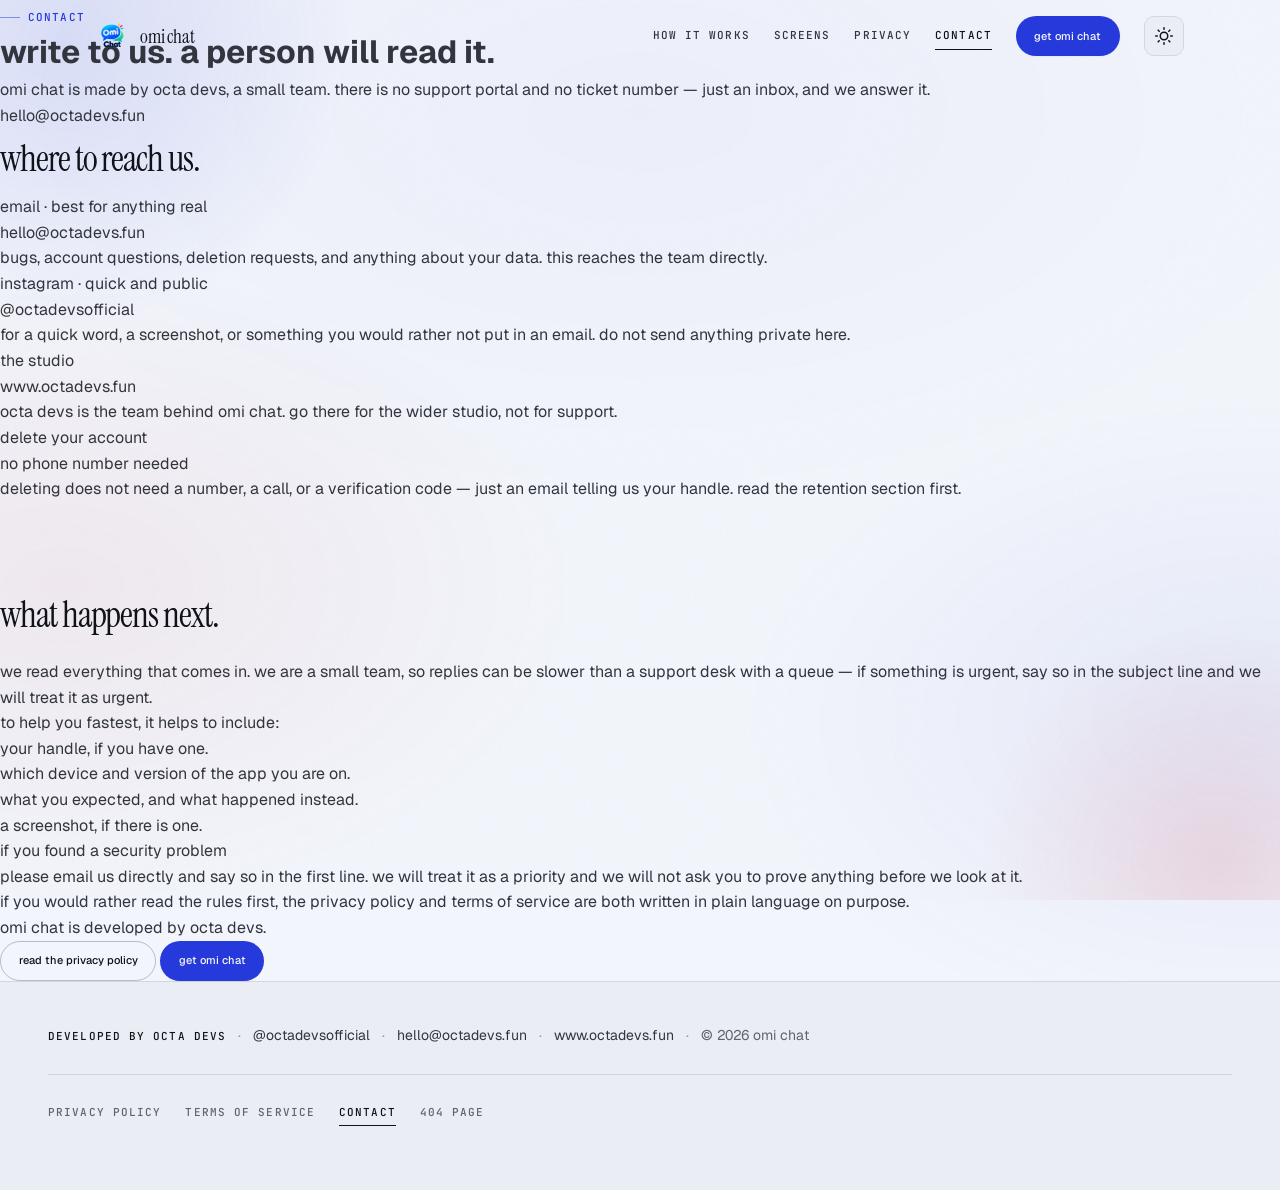
==== contact/index.html @ 82b9970a "Rebrand to Omi Chat with new logo asset" ====
<!DOCTYPE html>
<html lang="en" class="no-js">
<head>
  <meta charset="UTF-8" />
  <meta name="viewport" content="width=device-width, initial-scale=1, viewport-fit=cover" />
  <title>Contact — Omi Chat</title>
  <meta name="description" content="Reach Omi Chat by email, Instagram, or through OCTA DEVS." />
  <meta name="theme-color" content="#f7f7f9" />
  <meta name="robots" content="noindex" />
  <link rel="icon" type="image/svg+xml" href="data:image/svg+xml,%3Csvg xmlns='http://www.w3.org/2000/svg' viewBox='0 0 32 32'%3E%3Ccircle cx='16' cy='16' r='16' fill='%232D2D4A'/%3E%3Ctext x='50%25' y='55%25' dominant-baseline='middle' text-anchor='middle' font-family='system-ui, sans-serif' font-weight='700' font-size='15' fill='white'%3Eomi%3C/text%3E%3C/svg%3E" />
  <link rel="icon" type="image/png" href="../omi-mark.png" sizes="32x32" />
  <link rel="apple-touch-icon" href="../omi-mark.png" />
  <link rel="manifest" href="data:application/json,%7B%22name%22%3A%22Omi Chat%22%2C%22short_name%22%3A%22Omi Chat%22%2C%22icons%22%3A%5B%7B%22src%22%3A%22omi-mark.png%22%2C%22sizes%22%3A%22192x192%22%2C%22type%22%3A%22image/png%22%7D%5D%7D" />
  <link rel="preconnect" href="https://fonts.googleapis.com" />
  <link rel="preconnect" href="https://fonts.gstatic.com" crossorigin />
  <link href="https://fonts.googleapis.com/css2?family=Instrument+Serif:ital@0;1&family=Geist:wght@400;500;600&family=JetBrains+Mono:wght@400;500&display=swap" rel="stylesheet" />
  <link rel="stylesheet" href="../styles.css" />
  <link rel="stylesheet" href="../pages.css" />
</head>
<body>
  <!-- Animated backgrounds -->
  <div class="bg-aurora" aria-hidden="true"></div>
  <div class="bg-orbs" aria-hidden="true"></div>
  <div class="bg-noise" aria-hidden="true"></div>

  <a class="skip-link" href="#main">Skip to content</a>

  <header class="nav" id="nav">
    <div class="nav__inner">
      <a class="nav__brand" href="../index.html" aria-label="Omi Chat home">
        <img class="mark nav__mark" src="../omi-mark.png" alt="" width="32" height="32" />
        <span class="wordmark">Omi Chat</span>
      </a>

      <nav class="nav__links" aria-label="Primary">
        <a class="nav__link" href="../index.html#how">how it works</a>
        <a class="nav__link" href="../index.html#screens">screens</a>
        <a class="nav__link" href="../privacy.html">privacy</a>
        <a class="nav__link" href="../contact.html" aria-current="page">contact</a>
      </nav>

      <a class="btn btn--primary btn--sm" href="../index.html#get">get Omi Chat</a>

      <button class="btn btn--quiet btn--sm theme-toggle" id="themeToggle" type="button" aria-label="Switch to dark mode" title="Toggle theme">
        <svg class="theme-toggle__icon theme-toggle__icon--sun" width="18" height="18" viewBox="0 0 24 24" fill="none" stroke="currentColor" stroke-width="2" stroke-linecap="round" stroke-linejoin="round" aria-hidden="true"><circle cx="12" cy="12" r="5"/><path d="M12 1v2M12 21v2M4.22 4.22l1.42 1.42M18.36 18.36l1.42 1.42M1 12h2M21 12h2M4.22 19.78l1.42-1.42M18.36 5.64l1.42-1.42"/></svg>
        <svg class="theme-toggle__icon theme-toggle__icon--moon" width="18" height="18" viewBox="0 0 24 24" fill="none" stroke="currentColor" stroke-width="2" stroke-linecap="round" stroke-linejoin="round" aria-hidden="true"><path d="M21 12.79A9 9 0 1 1 11.21 3 7 7 0 0 0 21 12.79z"/></svg>
      </button>

      <button class="nav__toggle" id="navToggle" type="button" aria-expanded="false" aria-controls="sheet" aria-label="Open menu">
        <span class="nav__bars" aria-hidden="true"><i></i><i></i></span>
      </button>

      <span class="nav__progress" id="navProgress" aria-hidden="true"></span>
    </div>
  </header>

  <div class="sheet" id="sheet" hidden>
    <a class="sheet__link" href="../index.html#how">how it works</a>
    <a class="sheet__link" href="../index.html#screens">screens</a>
    <a class="sheet__link" href="../privacy.html">privacy</a>
    <a class="sheet__link" href="../terms.html">terms</a>
    <a class="sheet__link" href="../contact.html" aria-current="page">contact</a>
    <a class="btn btn--primary sheet__cta" href="../index.html#get">get Omi Chat</a>

    <button class="theme-toggle theme-toggle--sheet" id="themeToggleSheet" type="button" aria-label="Switch to dark mode" title="Toggle theme">
      <svg class="theme-toggle__icon theme-toggle__icon--sun" width="20" height="20" viewBox="0 0 24 24" fill="none" stroke="currentColor" stroke-width="2" stroke-linecap="round" stroke-linejoin="round" aria-hidden="true"><circle cx="12" cy="12" r="5"/><path d="M12 1v2M12 21v2M4.22 4.22l1.42 1.42M18.36 18.36l1.42 1.42M1 12h2M21 12h2M4.22 19.78l1.42-1.42M18.36 5.64l1.42-1.42"/></svg>
      <svg class="theme-toggle__icon theme-toggle__icon--moon" width="20" height="20" viewBox="0 0 24 24" fill="none" stroke="currentColor" stroke-width="2" stroke-linecap="round" stroke-linejoin="round" aria-hidden="true"><path d="M21 12.79A9 9 0 1 1 11.21 3 7 7 0 0 0 21 12.79z"/></svg>
      <span class="theme-toggle__label">Dark mode</span>
    </button>
  </div>

  <main id="main" class="page">
    <div class="page__inner">
      <div class="page-head">
        <p class="eyebrow">contact</p>
        <h1 class="page-title">write to us. a person will <em>read</em> it.</h1>
        <p class="page-lede">
          Omi Chat is made by octa devs, a small team. there is no support portal and
          no ticket number — just an inbox, and we answer it.
        </p>
        <p class="page-meta">hello@octadevs.fun</p>
      </div>

      <section aria-labelledby="channels-title">
        <h2 class="section__title reveal" id="channels-title" style="font-size: var(--text-sub);">where to reach us.</h2>

        <div class="channels">
          <article class="channel reveal" style="--i: 0">
            <p class="channel__label">email &middot; best for anything real</p>
            <a class="channel__value" href="mailto:hello@octadevs.fun">hello@octadevs.fun</a>
            <p class="channel__note">
              bugs, account questions, deletion requests, and anything about your
              data. this reaches the team directly.
            </p>
          </article>

          <article class="channel reveal" style="--i: 1">
            <p class="channel__label">instagram &middot; quick and public</p>
            <a class="channel__value" href="https://instagram.com/octadevsofficial" rel="noopener noreferrer">@octadevsofficial</a>
            <p class="channel__note">
              for a quick word, a screenshot, or something you would rather not put
              in an email. do not send anything private here.
            </p>
          </article>

          <article class="channel reveal" style="--i: 2">
            <p class="channel__label">the studio</p>
            <a class="channel__value" href="https://www.octadevs.fun" rel="noopener noreferrer">www.octadevs.fun</a>
            <p class="channel__note">
              octa devs is the team behind Omi Chat. go there for the wider studio,
              not for support.
            </p>
          </article>

          <article class="channel reveal" style="--i: 3">
            <p class="channel__label">delete your account</p>
            <span class="channel__value">no phone number needed</span>
            <p class="channel__note">
              deleting does not need a number, a call, or a verification code — just
              an email telling us your handle. read the
              <a href="../privacy.html#retention">retention section</a> first.
            </p>
          </article>
        </div>
      </section>

      <section aria-labelledby="expect-title" style="margin-top: var(--space-3xl);">
        <h2 class="section__title reveal" id="expect-title" style="font-size: var(--text-sub);">what happens next.</h2>

        <div class="prose" style="margin-top: var(--space-lg);">
          <p>
            we read everything that comes in. we are a small team, so replies can be
            slower than a support desk with a queue — if something is urgent, say so
            in the subject line and we will treat it as urgent.
          </p>
          <p>to help you fastest, it helps to include:</p>
          <ul>
            <li>your handle, if you have one.</li>
            <li>which device and version of the app you are on.</li>
            <li>what you expected, and what happened instead.</li>
            <li>a screenshot, if there is one.</li>
          </ul>

          <div class="note reveal">
            <p class="note__label">if you found a security problem</p>
            <p>
              please email us directly and say so in the first line. we will treat it
              as a priority and we will not ask you to prove anything before we look
              at it.
            </p>
          </div>

          <p>
            if you would rather read the rules first, the
            <a href="../privacy.html">privacy policy</a> and
            <a href="../terms.html">terms of service</a> are both written in plain
            language on purpose.
          </p>
        </div>
      </section>

      <div class="page-foot">
        <p class="page-foot__note">Omi Chat is developed by octa devs.</p>
        <a class="btn btn--quiet btn--sm" href="../privacy.html">read the privacy policy</a>
        <a class="btn btn--primary btn--sm" href="../index.html#get">get Omi Chat</a>
      </div>
    </div>
  </main>

  <footer class="foot">
    <div class="foot__inner">
      <p class="foot__line">
        <span class="foot__dev">developed by octa devs</span>
        <span class="foot__sep" aria-hidden="true">&middot;</span>
        <a class="foot__link" href="https://instagram.com/octadevsofficial" rel="noopener noreferrer">@octadevsofficial</a>
        <span class="foot__sep" aria-hidden="true">&middot;</span>
        <a class="foot__link" href="mailto:hello@octadevs.fun">hello@octadevs.fun</a>
        <span class="foot__sep" aria-hidden="true">&middot;</span>
        <a class="foot__link" href="https://www.octadevs.fun" rel="noopener noreferrer">www.octadevs.fun</a>
        <span class="foot__sep" aria-hidden="true">&middot;</span>
        <span>&copy; 2026 Omi Chat</span>
      </p>

      <nav class="foot__legal" aria-label="Legal">
        <a href="../privacy.html">privacy policy</a>
        <a href="../terms.html">terms of service</a>
        <a href="../contact.html" aria-current="page">contact</a>
        <a href="../404.html">404 page</a>
      </nav>
    </div>
  </footer>

  <script src="../main.js"></script>
</body>
</html>
---- styles.css ----
/* Hallmark · pre-emit critique: P5 H5 E4 S5 R5 V5
 * Hallmark · genre: atmospheric · macrostructure: Marquee Hero (centred-logo variant)
 * theme: Lumen · drop: day (Day Foundry — cool bone canvas, deep indigo refracts)
 * enrichment: apparatus · thread indicator (hand-built CSS, one per page) + centred brand mark
 * nav: N5 Floating pill → replaced by edge bar w/ link row (subpages require real links)
 * footer: Ft4 Inline single line + legal link row
 * Day Foundry physics: NO perpetual motion. apparatus reveals once, then rests.
 */

/* ═══ Tokens · Lumen Day Foundry ═══════════════════════════ */
/* Light theme (default) */
:root,
[data-theme="light"] {
  --color-paper:        oklch(97% 0.008 265);
  --color-paper-2:      oklch(94.5% 0.009 265);
  --color-paper-3:      oklch(91% 0.010 265);
  --color-rule:         oklch(87.5% 0.010 265);
  --color-rule-2:       oklch(79% 0.012 265);
  --color-ink:          oklch(18% 0.014 265);
  --color-ink-2:        oklch(33% 0.014 265);
  --color-muted:        oklch(50% 0.014 265);
  --color-accent:       oklch(46% 0.24 268);
  --color-accent-2:     oklch(55% 0.20 24);
  --color-accent-ink:   oklch(98% 0.004 265);
  --color-glow:         oklch(58% 0.22 268 / 0.28);
  --color-glow-2:       oklch(58% 0.22 268 / 0.12);
  --color-paper-emit:   oklch(46% 0.24 268 / 0.03);
  --color-emit-card:    oklch(46% 0.24 268 / 0.045);
  --color-emit-card-hi: oklch(46% 0.24 268 / 0.10);
  --color-sheen:        oklch(100% 0 0 / 0.55);
  --rule-blueprint:     oklch(18% 0.014 265 / 0.045);
  --color-focus:        oklch(46% 0.24 268);

  /* Semantic aliases for easier theming */
  --bg-primary:   var(--color-paper);
  --bg-secondary: var(--color-paper-2);
  --bg-tertiary:  var(--color-paper-3);
  --border-subtle: var(--color-rule);
  --border-strong: var(--color-rule-2);
  --text-primary: var(--color-ink);
  --text-secondary: var(--color-ink-2);
  --text-muted: var(--color-muted);
  --accent-primary: var(--color-accent);
  --accent-secondary: var(--color-accent-2);
}

/* Dark theme */
[data-theme="dark"] {
  --color-paper:        oklch(12% 0.008 265);
  --color-paper-2:      oklch(15% 0.009 265);
  --color-paper-3:      oklch(18% 0.010 265);
  --color-rule:         oklch(25% 0.010 265);
  --color-rule-2:       oklch(35% 0.012 265);
  --color-ink:          oklch(95% 0.004 265);
  --color-ink-2:        oklch(80% 0.010 265);
  --color-muted:        oklch(55% 0.014 265);
  --color-accent:       oklch(65% 0.22 268);
  --color-accent-2:     oklch(70% 0.18 24);
  --color-accent-ink:   oklch(12% 0.008 265);
  --color-glow:         oklch(65% 0.22 268 / 0.35);
  --color-glow-2:       oklch(65% 0.22 268 / 0.15);
  --color-paper-emit:   oklch(65% 0.22 268 / 0.05);
  --color-emit-card:    oklch(65% 0.22 268 / 0.07);
  --color-emit-card-hi: oklch(65% 0.22 268 / 0.14);
  --color-sheen:        oklch(100% 0 0 / 0.15);
  --rule-blueprint:     oklch(95% 0.004 265 / 0.04);
  --color-focus:        oklch(65% 0.22 268);

  --bg-primary:   var(--color-paper);
  --bg-secondary: var(--color-paper-2);
  --bg-tertiary:  var(--color-paper-3);
  --border-subtle: var(--color-rule);
  --border-strong: var(--color-rule-2);
  --text-primary: var(--color-ink);
  --text-secondary: var(--color-ink-2);
  --text-muted: var(--color-muted);
  --accent-primary: var(--color-accent);
  --accent-secondary: var(--color-accent-2);
}

/* Theme transition */
*,
*::before,
*::after {
  transition:
    background-color var(--dur-mid) var(--ease-out),
    border-color var(--dur-mid) var(--ease-out),
    color var(--dur-mid) var(--ease-out),
    box-shadow var(--dur-mid) var(--ease-out);
}

/* Disable transitions during theme switch to prevent flash */
[data-theme-transitioning] *,
[data-theme-transitioning] *::before,
[data-theme-transitioning] *::after {
  transition-duration: 0ms !important;
}

/* ═══ Shared tokens (not theme-specific) ════════════════════════ */
:root {
  --font-display: "Instrument Serif", "Tiempos Headline", ui-serif, Georgia, serif;
  --font-body:    "Geist", ui-sans-serif, system-ui, sans-serif;
  --font-mono:    "JetBrains Mono", ui-monospace, monospace;

  --text-xs:   0.6875rem;
  --text-sm:   0.875rem;
  --text-base: 1rem;
  --text-md:   1.1875rem;
  --text-lg:   1.5rem;
  --text-xl:   1.9375rem;
  --text-display: clamp(2.5rem, 5.4vw + 0.5rem, 4.75rem);
  --text-title:   clamp(2rem, 3.6vw + 0.4rem, 3.25rem);
  --text-sub:     clamp(1.5rem, 2.4vw + 0.3rem, 2.25rem);

  --space-3xs: 0.125rem;
  --space-2xs: 0.25rem;
  --space-xs:  0.5rem;
  --space-sm:  0.75rem;
  --space-md:  1rem;
  --space-lg:  1.5rem;
  --space-xl:  2.5rem;
  --space-2xl: 4rem;
  --space-3xl: 6rem;
  --space-4xl: 8rem;

  --page-max: 74rem;
  --page-gutter: clamp(1.25rem, 4.5vw, 3rem);
  --banner-height: 4.5rem;
  --radius-card: 16px;
  --radius-btn: 999px;
  --tracking-micro: 0.10em;

  --ease-out:    cubic-bezier(0.16, 1, 0.3, 1);
  --ease-soft:   cubic-bezier(0.32, 0.08, 0.24, 1);
  --dur-micro:   120ms;
  --dur-short:   220ms;
  --dur-mid:     420ms;
  --dur-long:    680ms;

  --z-base: 1;
  --z-raised: 10;
  --z-sheet: 200;
  --z-nav: 300;
  --z-skip: 500;

  --shadow-card: 0 1px 2px oklch(18% 0.014 265 / 0.04);
  --shadow-lift: 0 18px 40px -24px oklch(18% 0.014 265 / 0.28);
  --shadow-pop:  0 28px 60px -30px oklch(18% 0.014 265 / 0.34);
}

/* ═══ Base · two registers: lowercase prose, UPPERCASE mono labels ═══ */
*, *::before, *::after { box-sizing: border-box; }

html {
  overflow-x: clip;
  scroll-behavior: smooth;
  scroll-padding-top: calc(var(--banner-height) + var(--space-lg));
  -webkit-text-size-adjust: 100%;
}

body {
  margin: 0;
  overflow-x: clip;
  background: var(--color-paper);
  color: var(--color-ink-2);
  font-family: var(--font-body);
  font-weight: 400;
  font-size: var(--text-base);
  line-height: 1.6;
  text-transform: lowercase;
  font-variant-numeric: tabular-nums;
  -webkit-font-smoothing: antialiased;
}

img { display: block; max-width: 100%; height: auto; }
a { color: inherit; text-decoration: none; }
button { font: inherit; color: inherit; background: none; border: 0; cursor: pointer; }
h1, h2, h3, h4, p, ul, ol, dl, dd, figure, table { margin: 0; }
ul, ol { padding: 0; list-style: none; }
table { border-collapse: collapse; width: 100%; }
em { font-style: normal; }
strong { font-weight: 600; color: var(--color-ink); }

:focus-visible { outline: 2px solid var(--color-focus); outline-offset: 3px; border-radius: 3px; }

.skip-link {
  position: absolute;
  left: var(--space-md);
  top: -120px;
  z-index: var(--z-skip);
  display: inline-flex;
  align-items: center;
  min-height: 40px;
  padding: var(--space-xs) var(--space-md);
  background: var(--color-accent);
  color: var(--color-accent-ink);
  font-family: var(--font-mono);
  font-size: var(--text-xs);
  letter-spacing: var(--tracking-micro);
  text-transform: uppercase;
  border-radius: var(--radius-btn);
}
.skip-link:focus { top: var(--space-md); }

.visually-hidden {
  position: absolute;
  width: 1px;
  height: 1px;
  margin: -1px;
  padding: 0;
  overflow: hidden;
  clip: rect(0 0 0 0);
  clip-path: inset(50%);
  white-space: nowrap;
  border: 0;
}

/* ═══ Registers ════════════════════════════════════════════ */
.eyebrow,
.meter__label,
.card__label,
.stage__num,
.shot__hint,
.shot__cap,
.nav__link,
.foot__dev,
.foot__legal a,
.kv__val {
  font-family: var(--font-mono);
  font-size: var(--text-xs);
  font-weight: 500;
  letter-spacing: var(--tracking-micro);
  text-transform: uppercase;
}

.eyebrow {
  display: inline-flex;
  align-items: center;
  gap: var(--space-xs);
  color: var(--color-accent);
}
.eyebrow::before {
  content: "";
  width: 1.25rem;
  height: 1px;
  background: currentColor;
  opacity: 0.5;
}

.wordmark {
  font-family: var(--font-display);
  font-size: var(--text-md);
  letter-spacing: -0.01em;
  color: var(--color-ink);
  line-height: 1;
}

/* The logo is a transparent PNG, so no blend mode is needed to drop it into
   the canvas. mix-blend-mode was previously required because the mark was a
   JPG carrying a near-white ground. */
.mark { display: block; }
.nav__mark { width: 2rem; height: 2rem; object-fit: contain; }

/* Dark mode: the mark is a saturated blue, which reads a little dim against
   the near-black canvas, so lift it slightly rather than inverting it. */
[data-theme="dark"] .mark {
  filter: brightness(1.18) saturate(1.05);
}

/* ═══ Buttons ══════════════════════════════════════════════ */
.btn {
  display: inline-flex;
  align-items: center;
  justify-content: center;
  gap: var(--space-xs);
  min-height: 44px;
  padding: 0.7rem 1.5rem;
  border: 1px solid transparent;
  border-radius: var(--radius-btn);
  font-family: var(--font-body);
  font-size: var(--text-sm);
  font-weight: 500;
  line-height: 1;
  white-space: nowrap;
  cursor: pointer;
  transition:
    background-color var(--dur-short) var(--ease-soft),
    border-color var(--dur-short) var(--ease-soft),
    color var(--dur-short) var(--ease-soft),
    box-shadow var(--dur-short) var(--ease-soft),
    transform var(--dur-micro) var(--ease-soft);
}
.btn--primary {
  background: var(--color-accent);
  color: var(--color-accent-ink);
  box-shadow: var(--shadow-card);
}
.btn--primary:hover,
.btn--primary:focus-visible {
  background: oklch(41% 0.24 268);
  box-shadow: 0 0 0 4px var(--color-glow-2);
}
.btn--primary:active { transform: translateY(1px); }

.btn--quiet {
  background: transparent;
  color: var(--color-ink);
  border-color: var(--color-rule-2);
}
.btn--quiet:hover,
.btn--quiet:focus-visible {
  border-color: var(--color-ink);
  background: oklch(100% 0 0 / 0.7);
}
.btn--quiet:active { transform: translateY(1px); }

.btn--sm { min-height: 40px; padding: 0.5rem 1.1rem; font-size: var(--text-xs); }
.btn--lg { min-height: 52px; padding: 0.9rem 1.85rem; font-size: var(--text-base); }

.btn:disabled,
.btn[aria-disabled="true"] {
  opacity: 0.45;
  cursor: not-allowed;
  box-shadow: none;
  transform: none;
}

/* ═══ Theme Toggle ═════════════════════════════════════════ */
.theme-toggle {
  display: inline-grid;
  place-items: center;
  width: 40px;
  height: 40px;
  border: 1px solid var(--border-subtle);
  border-radius: 10px;
  color: var(--text-primary);
  background: var(--bg-secondary);
  transition:
    border-color var(--dur-short) var(--ease-out),
    background-color var(--dur-short) var(--ease-out),
    transform var(--dur-micro) var(--ease-out);
}
.theme-toggle:hover {
  border-color: var(--border-strong);
  background: var(--bg-tertiary);
}
.theme-toggle:active {
  transform: scale(0.95);
}
.theme-toggle__icon {
  position: absolute;
  transition:
    opacity var(--dur-short) var(--ease-out),
    transform var(--dur-short) var(--ease-out);
}
.theme-toggle__icon--sun {
  opacity: 1;
  transform: rotate(0deg) scale(1);
}
.theme-toggle__icon--moon {
  opacity: 0;
  transform: rotate(-90deg) scale(0.8);
}
[data-theme="dark"] .theme-toggle__icon--sun {
  opacity: 0;
  transform: rotate(90deg) scale(0.8);
}
[data-theme="dark"] .theme-toggle__icon--moon {
  opacity: 1;
  transform: rotate(0deg) scale(1);
}
.theme-toggle:focus-visible {
  outline: 2px solid var(--color-focus);
  outline-offset: 2px;
}

/* Sheet (mobile) theme toggle variant */
.theme-toggle--sheet {
  display: inline-flex;
  align-items: center;
  justify-content: center;
  gap: var(--space-sm);
  width: 100%;
  height: 48px;
  margin-top: var(--space-md);
  padding: 0 var(--space-md);
  border: 1px solid var(--border-subtle);
  border-radius: var(--radius-btn);
  color: var(--text-primary);
  background: var(--bg-secondary);
  font-family: var(--font-mono);
  font-size: var(--text-xs);
  font-weight: 500;
  letter-spacing: var(--tracking-micro);
  text-transform: uppercase;
  transition:
    border-color var(--dur-short) var(--ease-out),
    background-color var(--dur-short) var(--ease-out);
}
.theme-toggle--sheet:hover {
  border-color: var(--border-strong);
  background: var(--bg-tertiary);
}
.theme-toggle--sheet:focus-visible {
  outline: 2px solid var(--color-focus);
  outline-offset: 2px;
}
.theme-toggle--sheet .theme-toggle__icon {
  position: static;
  transform: none !important;
  opacity: 1 !important;
}
[data-theme="dark"] .theme-toggle--sheet .theme-toggle__icon--sun {
  display: none;
}
[data-theme="light"] .theme-toggle--sheet .theme-toggle__icon--moon {
  display: none;
}

/* ═══ Loader / Skeleton Screen ══════════════════════════════ */
.loader {
  position: fixed;
  inset: 0;
  z-index: 1000;
  background: var(--bg-primary);
  display: grid;
  place-items: center;
  transition:
    opacity var(--dur-long) var(--ease-out),
    visibility var(--dur-long) var(--ease-out);
}
.loader.is-hidden {
  opacity: 0;
  visibility: hidden;
  pointer-events: none;
}
.loader__inner {
  display: grid;
  gap: var(--space-lg);
  justify-items: center;
  text-align: center;
}
.loader__mark {
  width: 80px;
  height: 80px;
  background:
    radial-gradient(60% 60% at 50% 0%, var(--color-emit-card) 0%, transparent 70%),
    var(--bg-secondary);
  border: 1px solid var(--border-subtle);
  border-radius: 16px;
  animation: loader-pulse 1.6s var(--ease-soft) infinite;
}
@keyframes loader-pulse {
  0%, 100% { box-shadow: 0 0 0 0 var(--color-glow-2); }
  50% { box-shadow: 0 0 0 12px var(--color-glow-2); }
}
.loader__text {
  display: grid;
  gap: var(--space-2xs);
  width: 100%;
  max-width: 160px;
}
.loader__bar {
  height: 8px;
  border-radius: 4px;
  background: linear-gradient(90deg, var(--bg-tertiary) 25%, var(--bg-secondary) 50%, var(--bg-tertiary) 75%);
  background-size: 200% 100%;
  animation: loader-shimmer 1.4s var(--ease-out) infinite;
}
.loader__bar:nth-child(2) { width: 70%; animation-delay: 0.1s; }
.loader__bar:nth-child(3) { width: 45%; animation-delay: 0.2s; }
@keyframes loader-shimmer {
  0% { background-position: 200% 0; }
  100% { background-position: -200% 0; }
}

/* Skeleton loaders for content */
.skeleton {
  background: linear-gradient(90deg, var(--bg-tertiary) 25%, var(--bg-secondary) 50%, var(--bg-tertiary) 75%);
  background-size: 200% 100%;
  animation: loader-shimmer 1.4s var(--ease-out) infinite;
  border-radius: 4px;
}
.skeleton--text {
  height: 1em;
  width: 100%;
}
.skeleton--title {
  height: 2.5rem;
  width: 60%;
  max-width: 300px;
  border-radius: 2px;
}
.skeleton--card {
  aspect-ratio: 9/16;
  border-radius: var(--radius-card);
}
.skeleton--circle {
  width: 48px;
  height: 48px;
  border-radius: 50%;
}
.skeleton--btn {
  width: 140px;
  height: 44px;
  border-radius: var(--radius-btn);
}

/* ═══ Nav · edge bar with link row ═════════════════════════ */
.nav {
  position: fixed;
  inset: 0 0 auto;
  z-index: var(--z-nav);
  background: transparent;
  border-bottom: 1px solid transparent;
  transition:
    background-color var(--dur-short) var(--ease-out),
    border-color var(--dur-short) var(--ease-out),
    box-shadow var(--dur-short) var(--ease-out);
}
.nav.is-scrolled {
  background: var(--color-paper);
  border-bottom-color: var(--color-rule);
  box-shadow: 0 1px 0 oklch(18% 0.014 265 / 0.02);
}
.nav__inner {
  position: relative;
  max-width: var(--page-max);
  margin: 0 auto;
  padding-inline: var(--page-gutter);
  min-height: var(--banner-height);
  display: flex;
  align-items: center;
  gap: var(--space-lg);
}
.nav__brand {
  display: inline-flex;
  align-items: center;
  gap: var(--space-sm);
  margin-right: auto;
  min-width: 0;
  padding-block: var(--space-xs);
}
.nav__links {
  display: none;
  align-items: center;
  gap: var(--space-lg);
}
.nav__link {
  position: relative;
  color: var(--color-ink-2);
  padding-block: 0.35rem;
  transition: color var(--dur-short) var(--ease-out);
}
.nav__link::after {
  content: "";
  position: absolute;
  left: 0;
  right: 0;
  bottom: 0;
  height: 1px;
  background: currentColor;
  transform: scaleX(0);
  transform-origin: left;
  transition: transform var(--dur-mid) var(--ease-soft);
}
.nav__link:hover,
.nav__link:focus-visible { color: var(--color-ink); }
.nav__link:hover::after,
.nav__link:focus-visible::after { transform: scaleX(1); }
.nav__link[aria-current="page"] { color: var(--color-ink); }
.nav__link[aria-current="page"]::after { transform: scaleX(1); }

.nav__toggle {
  display: inline-grid;
  place-items: center;
  width: 40px;
  height: 40px;
  margin-right: calc(var(--space-2xs) * -1);
  border: 1px solid var(--color-rule);
  border-radius: 10px;
  color: var(--color-ink);
  transition: border-color var(--dur-short) var(--ease-out), background-color var(--dur-short) var(--ease-out);
}
.nav__toggle:hover { border-color: var(--color-rule-2); background: oklch(100% 0 0 / 0.7); }
.nav__bars { display: grid; gap: 5px; width: 17px; }
.nav__bars i {
  display: block;
  height: 1.5px;
  background: currentColor;
  border-radius: 1px;
  transition: transform var(--dur-short) var(--ease-soft), opacity var(--dur-short) var(--ease-soft);
}
.nav__toggle[aria-expanded="true"] .nav__bars i:first-child { transform: translateY(3.25px) rotate(45deg); }
.nav__toggle[aria-expanded="true"] .nav__bars i:last-child { transform: translateY(-3.25px) rotate(-45deg); }

/* Scroll progress hairline */
.nav__progress {
  position: absolute;
  left: 0;
  right: 0;
  bottom: -1px;
  height: 1.5px;
  background: var(--color-accent);
  transform: scaleX(var(--progress, 0));
  transform-origin: left;
  opacity: 0.85;
}

/* Mobile sheet */
.sheet {
  position: fixed;
  inset: var(--banner-height) 0 auto;
  z-index: var(--z-sheet);
  background: var(--color-paper);
  border-bottom: 1px solid var(--color-rule);
  box-shadow: var(--shadow-pop);
  padding: var(--space-md) var(--page-gutter) var(--space-lg);
  display: grid;
  gap: var(--space-2xs);
  opacity: 0;
  transform: translateY(-8px);
  transition:
    opacity var(--dur-mid) var(--ease-soft),
    transform var(--dur-mid) var(--ease-soft),
    visibility 0s linear var(--dur-mid);
  visibility: hidden;
}
.sheet.is-open {
  opacity: 1;
  transform: none;
  visibility: visible;
  transition:
    opacity var(--dur-mid) var(--ease-soft),
    transform var(--dur-mid) var(--ease-soft),
    visibility 0s linear 0s;
}
.sheet__link {
  display: flex;
  align-items: center;
  justify-content: space-between;
  gap: var(--space-md);
  padding: var(--space-md) 0;
  border-bottom: 1px solid var(--color-rule);
  font-family: var(--font-display);
  font-size: var(--text-lg);
  color: var(--color-ink);
  letter-spacing: -0.015em;
}
.sheet__link::after {
  content: "→";
  font-family: var(--font-body);
  font-size: var(--text-sm);
  color: var(--color-accent);
  opacity: 0;
  transform: translateX(-6px);
  transition: opacity var(--dur-short) var(--ease-out), transform var(--dur-short) var(--ease-out);
}
.sheet__link:hover::after,
.sheet__link:focus-visible::after { opacity: 1; transform: none; }
.sheet__link[aria-current="page"] { color: var(--color-accent); }
.sheet__cta { margin-top: var(--space-md); }

@media (min-width: 62rem) {
  .nav__links { display: flex; }
  .nav__toggle, .sheet { display: none; }
  .nav__inner > .btn { display: inline-flex; }
}
@media (max-width: 61.999rem) {
  .nav__inner > .btn:not(.theme-toggle) { display: none; }
  .theme-toggle { display: inline-grid !important; visibility: visible !important; opacity: 1 !important; }
}

/* ═══ Animated Backgrounds ════════════════════════════════════ */

/* Mesh gradient background — static paint, no per-frame gradient recalc */
.bg-mesh {
  position: fixed;
  inset: 0;
  z-index: -1;
  background:
    radial-gradient(ellipse 80% 50% at 20% 10%, var(--color-paper-emit) 0%, transparent 50%),
    radial-gradient(ellipse 60% 40% at 80% 90%, var(--color-emit-card) 0%, transparent 50%),
    radial-gradient(ellipse 40% 60% at 50% 50%, var(--color-emit-card-hi) 0%, transparent 60%),
    var(--bg-primary);
}

/* Floating orbs — transform-only, promoted to its own layer */
.bg-orbs {
  position: fixed;
  inset: 0;
  z-index: -1;
  pointer-events: none;
  overflow: hidden;
  contain: strict;
}
.bg-orbs::before,
.bg-orbs::after {
  content: "";
  position: absolute;
  border-radius: 50%;
  opacity: 0.12;
  will-change: transform;
  animation: orb-float 18s var(--ease-soft) infinite;
}
.bg-orbs::before {
  width: 46vmax;
  height: 46vmax;
  background: radial-gradient(circle, var(--color-accent) 0%, transparent 70%);
  top: -20vmax;
  left: -18vmax;
  animation-delay: 0s;
}
.bg-orbs::after {
  width: 38vmax;
  height: 38vmax;
  background: radial-gradient(circle, var(--color-accent-2) 0%, transparent 70%);
  bottom: -16vmax;
  right: -14vmax;
  animation-delay: -9s;
}
@keyframes orb-float {
  0%, 100% { transform: translate3d(0, 0, 0) scale(1); }
  33%      { transform: translate3d(4vmax, -3vmax, 0) scale(1.06); }
  66%      { transform: translate3d(-2vmax, 3vmax, 0) scale(0.94); }
}

/* Animated grid lines */
.bg-grid {
  position: fixed;
  inset: 0;
  z-index: -1;
  background-image:
    linear-gradient(var(--border-subtle) 1px, transparent 1px),
    linear-gradient(90deg, var(--border-subtle) 1px, transparent 1px);
  background-size: 60px 60px;
  opacity: 0.3;
}

/* Noise texture overlay — static, no 20fps transform churn */
.bg-noise {
  position: fixed;
  inset: 0;
  z-index: -1;
  opacity: 0.02;
  pointer-events: none;
  background-image: url("data:image/svg+xml,%3Csvg viewBox='0 0 256 256' xmlns='http://www.w3.org/2000/svg'%3E%3Cfilter id='noise'%3E%3CfeTurbulence type='fractalNoise' baseFrequency='0.9' numOctaves='4' stitchTiles='stitch'/%3E%3C/filter%3E%3Crect width='100%25' height='100%25' filter='url(%23noise)'/%3E%3C/svg%3E");
}

/* Aurora — gradient painted once, movement happens on a composited layer */
.bg-aurora {
  position: fixed;
  inset: -25%;
  z-index: -2;
  pointer-events: none;
  background:
    radial-gradient(ellipse 60% 45% at 50% 25%,
      var(--color-paper-emit) 0%,
      transparent 65%),
    radial-gradient(ellipse 45% 40% at 20% 60%,
      oklch(55% 0.20 24 / 0.06) 0%,
      transparent 60%),
    radial-gradient(ellipse 45% 40% at 82% 70%,
      oklch(46% 0.24 268 / 0.06) 0%,
      transparent 60%);
  will-change: transform;
  animation: aurora-drift 30s var(--ease-soft) infinite alternate;
}
@keyframes aurora-drift {
  from { transform: translate3d(-3%, -2%, 0) scale(1); }
  to   { transform: translate3d(3%, 2%, 0) scale(1.08); }
}

/* ═══ Hero · centred brand mark ════════════════════════════ */
.hero {
  position: relative;
  overflow: clip;
  padding: calc(var(--banner-height) + var(--space-2xl)) var(--page-gutter) var(--space-3xl);
  background:
    linear-gradient(var(--rule-blueprint) 1px, transparent 1px) 0 0 / 48px 48px,
    linear-gradient(90deg, var(--rule-blueprint) 1px, transparent 1px) 0 0 / 48px 48px,
    radial-gradient(56% 46% at 50% 8%, var(--color-paper-emit) 0%, transparent 68%),
    var(--color-paper);
}
/* Soft glow that breathes over the grid — opacity only, no filter clone */
.hero::before {
  content: "";
  position: absolute;
  inset: 0;
  z-index: 0;
  pointer-events: none;
  background: radial-gradient(56% 46% at 50% 8%, var(--color-paper-emit) 0%, transparent 68%);
  will-change: opacity;
  animation: hero-glow 9s var(--ease-soft) infinite alternate;
}
@keyframes hero-glow {
  from { opacity: 0.45; }
  to   { opacity: 1; }
}
.hero__inner {
  position: relative;
  z-index: 1;
}
.hero__inner {
  max-width: 56rem;
  margin: 0 auto;
  display: grid;
  justify-items: center;
  text-align: center;
  gap: var(--space-lg);
}
.hero__mark {
  /* square mark, so size by height budget rather than the old wide ratio */
  width: auto;
  height: min(15rem, 42vh);
  filter: drop-shadow(0 14px 30px oklch(18% 0.014 265 / 0.10));
  animation: mark-in var(--dur-long) var(--ease-out) backwards;
}
@keyframes mark-in {
  from { opacity: 0; transform: translateY(10px) scale(0.975); }
  to   { opacity: 1; transform: none; }
}
.hero__title {
  font-family: var(--font-display);
  font-weight: 400;
  font-size: var(--text-display);
  line-height: 1.03;
  letter-spacing: -0.032em;
  color: var(--color-ink);
  max-width: 17ch;
  overflow-wrap: anywhere;
  animation: rise-in var(--dur-long) var(--ease-out) 140ms backwards;
}
.hero__title em {
  color: var(--color-accent-2);
  position: relative;
  white-space: nowrap;
}
.hero__title em::after {
  content: "";
  position: absolute;
  left: 0.05em;
  right: 0.05em;
  bottom: 0.04em;
  height: 1px;
  background: var(--color-accent-2);
  transform-origin: left;
  animation: pivot-underline 320ms var(--ease-soft) 900ms backwards;
}
@keyframes pivot-underline {
  from { transform: scaleX(0); }
  to   { transform: scaleX(1); }
}
@keyframes rise-in {
  from { opacity: 0; transform: translateY(14px); }
  to   { opacity: 1; transform: none; }
}
.hero__lede {
  font-size: var(--text-md);
  line-height: 1.55;
  color: var(--color-ink-2);
  max-width: 52ch;
  animation: rise-in var(--dur-long) var(--ease-out) 240ms backwards;
}
.hero__actions {
  display: flex;
  flex-wrap: wrap;
  gap: var(--space-sm);
  justify-content: center;
  animation: rise-in var(--dur-long) var(--ease-out) 340ms backwards;
}
.hero__note {
  font-family: var(--font-mono);
  font-size: var(--text-xs);
  letter-spacing: var(--tracking-micro);
  text-transform: uppercase;
  color: var(--color-muted);
  animation: rise-in var(--dur-long) var(--ease-out) 430ms backwards;
}

/* ═══ Meter strip ══════════════════════════════════════════ */
.meter {
  display: grid;
  grid-template-columns: minmax(0, 1fr);
  gap: var(--space-xs);
  padding: var(--space-md) var(--page-gutter);
  border-block: 1px solid var(--color-rule);
  background: var(--color-paper-2);
  justify-items: center;
  text-align: center;
}
.meter__label { color: var(--color-muted); }
.meter__bars {
  display: flex;
  gap: 2px;
  align-items: flex-end;
  height: 26px;
  width: 100%;
  max-width: 40rem;
}
.meter__bars > span {
  flex: 1;
  min-width: 1px;
  height: var(--h);
  background: var(--color-accent);
  opacity: 0.34;
  border-radius: 0.5px;
}
@media (min-width: 44rem) {
  .meter {
    grid-template-columns: auto minmax(0, 1fr) auto;
    align-items: center;
    gap: var(--space-lg);
    text-align: left;
  }
  .meter__label { white-space: nowrap; }
  .meter__label:last-of-type { text-align: right; }
}

/* ═══ Sections · shared heads ══════════════════════════════ */
.identity,
.thread,
.glance,
.shots,
.close {
  padding: var(--space-3xl) var(--page-gutter);
}
.identity__inner,
.thread__inner,
.glance__inner,
.shots__inner,
.close__inner {
  max-width: var(--page-max);
  margin: 0 auto;
}
.section__title {
  font-family: var(--font-display);
  font-weight: 400;
  font-size: var(--text-title);
  line-height: 1.06;
  letter-spacing: -0.03em;
  color: var(--color-ink);
  max-width: 18ch;
  margin-block: var(--space-sm) var(--space-md);
  overflow-wrap: anywhere;
}
.section__title em { color: var(--color-accent-2); }
.section__lede {
  font-size: var(--text-md);
  line-height: 1.55;
  color: var(--color-ink-2);
  max-width: 58ch;
}
.section__head { max-width: 58ch; }

/* ═══ 01 · cards with inner emission + one-shot sheen ═════ */
.cards {
  display: grid;
  grid-template-columns: minmax(0, 1fr);
  gap: var(--space-md);
  margin-top: var(--space-2xl);
}
.card {
  position: relative;
  overflow: hidden;
  border: 1px solid var(--color-rule);
  border-radius: var(--radius-card);
  padding: var(--space-lg);
  background:
    radial-gradient(88% 66% at 50% 0%, var(--color-emit-card) 0%, transparent 72%),
    var(--color-paper-2);
  box-shadow: var(--shadow-card);
  transition:
    transform var(--dur-short) var(--ease-soft),
    border-color var(--dur-short) var(--ease-soft),
    box-shadow var(--dur-short) var(--ease-soft);
}
.card::after {
  content: "";
  position: absolute;
  inset: 0;
  background: linear-gradient(
    105deg,
    transparent 38%,
    var(--color-sheen) 50%,
    transparent 62%
  );
  transform: translateX(-120%);
  opacity: 0;
  pointer-events: none;
}
@media (hover: hover) and (pointer: fine) {
  .card:hover {
    transform: translateY(-5px);
    border-color: var(--color-rule-2);
    box-shadow: var(--shadow-lift);
  }
  .card:hover::after {
    opacity: 0.5;
    animation: sheen 900ms var(--ease-soft);
  }
  .card:hover .card__label { color: var(--color-accent); }
}
@keyframes sheen {
  from { transform: translateX(-120%); }
  to   { transform: translateX(120%); }
}
.card__label {
  color: var(--color-muted);
  margin-bottom: var(--space-md);
  transition: color var(--dur-short) var(--ease-out);
}
.card__body {
  font-size: var(--text-sm);
  line-height: 1.6;
  color: var(--color-ink-2);
  max-width: 46ch;
}
.kv { display: grid; }
.kv li {
  display: flex;
  justify-content: space-between;
  align-items: baseline;
  gap: var(--space-md);
  padding-block: var(--space-sm);
  border-bottom: 1px solid var(--color-rule);
  font-size: var(--text-sm);
  color: var(--color-ink-2);
}
.kv li:last-child { border-bottom: 0; padding-bottom: 0; }
.kv__val { color: var(--color-accent); white-space: nowrap; }
.kv__val--off { color: var(--color-accent-2); }

@media (min-width: 40rem) {
  .cards { grid-template-columns: repeat(2, minmax(0, 1fr)); }
  .cards > :first-child { grid-column: span 2; }
}
@media (min-width: 62rem) {
  .cards { grid-template-columns: repeat(3, minmax(0, 1fr)); }
  .cards > :first-child { grid-column: auto; }
}

/* ═══ 02 · thread apparatus + stages ══════════════════════ */
.thread__layout {
  display: grid;
  grid-template-columns: minmax(0, 1fr);
  gap: var(--space-2xl);
  align-items: center;
  margin-top: var(--space-2xl);
}

.apparatus { display: grid; gap: var(--space-sm); justify-items: center; }
.thread-frame {
  position: relative;
  width: min(19rem, 78vw);
  aspect-ratio: 1 / 1.2;
  border: 1px solid var(--color-rule);
  border-radius: var(--radius-card);
  background:
    linear-gradient(var(--rule-blueprint) 1px, transparent 1px) 0 0 / 26px 26px,
    linear-gradient(90deg, var(--rule-blueprint) 1px, transparent 1px) 0 0 / 26px 26px,
    var(--color-paper-2);
  box-shadow: var(--shadow-pop);
  overflow: hidden;
  opacity: 0;
  transform: translateY(10px) scale(0.99);
  transition:
    opacity var(--dur-long) var(--ease-out),
    transform var(--dur-long) var(--ease-out);
}
.apparatus.is-in .thread-frame { opacity: 1; transform: none; }

.thread-frame__spine {
  position: absolute;
  left: 50%;
  top: 8%;
  bottom: 8%;
  width: 1px;
  margin-left: -0.5px;
  background: linear-gradient(
    to bottom,
    transparent 0%,
    var(--color-rule-2) 10%,
    var(--color-rule-2) 90%,
    transparent 100%
  );
}
.node {
  position: absolute;
  left: 50%;
  width: 12px;
  height: 12px;
  margin-left: -6px;
  border-radius: 50%;
  background: var(--color-paper);
  border: 1.5px solid var(--color-rule-2);
}
.node--a { top: 22%; }
.node--b { top: 48%; }
.node--c { top: 74%; }
.node--blocked {
  top: 90%;
  border-color: var(--color-accent-2);
  border-style: dashed;
  display: grid;
  place-items: center;
}
.node__bar { width: 6px; height: 1.5px; background: var(--color-accent-2); }

/* one-shot travel: pulse rides the spine once, lands, blocked node acknowledges */
.pulse {
  position: absolute;
  left: 50%;
  top: 22%;
  width: 8px;
  height: 8px;
  margin-left: -4px;
  border-radius: 50%;
  background: var(--color-accent);
  box-shadow: 0 0 0 4px var(--color-glow-2);
  opacity: 0;
}
.apparatus.is-in .pulse {
  animation: thread-travel 2.2s var(--ease-soft) 320ms forwards;
}
@keyframes thread-travel {
  0%   { top: 22%; opacity: 0; }
  14%  { opacity: 1; }
  78%  { top: 74%; opacity: 1; }
  100% { top: 90%; opacity: 0; }
}
.pulse--rest {
  position: absolute;
  left: 50%;
  top: 90%;
  width: 8px;
  height: 8px;
  margin-left: -4px;
  border-radius: 50%;
  background: var(--color-accent);
  opacity: 0;
  transform: scale(0.4);
}
.apparatus.is-in .pulse--rest {
  animation: rest-in 420ms var(--ease-out) 2500ms forwards;
}
@keyframes rest-in {
  from { opacity: 0; transform: scale(0.4); }
  to   { opacity: 0.9; transform: scale(1); }
}
.apparatus.is-in .node--blocked {
  animation: ack 620ms var(--ease-out) 2480ms backwards;
}
@keyframes ack {
  0%   { transform: scale(1); box-shadow: 0 0 0 0 var(--color-glow); }
  40%  { transform: scale(1.32); box-shadow: 0 0 0 7px oklch(55% 0.20 24 / 0.10); }
  100% { transform: scale(1); box-shadow: 0 0 0 0 oklch(55% 0.20 24 / 0); }
}

.thread-frame__stencil {
  position: absolute;
  left: var(--space-sm);
  top: var(--space-sm);
  font-family: var(--font-mono);
  font-size: var(--text-xs);
  letter-spacing: var(--tracking-micro);
  text-transform: uppercase;
  color: var(--color-muted);
}
.apparatus__cap {
  font-size: var(--text-sm);
  color: var(--color-muted);
  text-align: center;
  max-width: 32ch;
}
.callout {
  position: absolute;
  top: var(--y);
  display: flex;
  align-items: center;
  gap: var(--space-2xs);
  font-family: var(--font-mono);
  font-size: 0.625rem;
  letter-spacing: 0.06em;
  text-transform: uppercase;
  color: var(--color-ink-2);
  white-space: nowrap;
}
.callout--left  { left: var(--space-sm); right: calc(50% + 8px); }
.callout--right { left: calc(50% + 8px); right: var(--space-sm); flex-direction: row-reverse; }
.callout__text { white-space: nowrap; }
.callout__line { flex: 1 1 auto; min-width: 0.5rem; height: 1px; background: var(--color-rule-2); }
.callout--hold { color: var(--color-accent-2); }
.callout--hold .callout__line { background: oklch(55% 0.20 24 / 0.4); }

.stage-list { border-top: 1px solid var(--color-rule); }
.stage {
  display: grid;
  grid-template-columns: auto minmax(0, 1fr);
  gap: var(--space-lg);
  padding-block: var(--space-lg);
  border-bottom: 1px solid var(--color-rule);
  align-items: start;
  transition: background-color var(--dur-short) var(--ease-out);
}
.stage.is-current { background: linear-gradient(90deg, var(--color-paper-emit) 0%, transparent 70%); }
.stage__rail { display: grid; justify-items: center; gap: var(--space-sm); padding-top: 0.35rem; }
.stage__num { color: var(--color-muted); transition: color var(--dur-short) var(--ease-out); }
.stage__mark {
  width: 9px;
  height: 9px;
  border-radius: 50%;
  border: 1.5px solid var(--color-rule-2);
  transition:
    background-color var(--dur-short) var(--ease-out),
    border-color var(--dur-short) var(--ease-out),
    box-shadow var(--dur-short) var(--ease-out);
}
.stage.is-current .stage__num { color: var(--color-accent); }
.stage.is-current .stage__mark {
  background: var(--color-accent);
  border-color: var(--color-accent);
  box-shadow: 0 0 0 4px var(--color-glow-2);
}
.stage__title {
  font-family: var(--font-display);
  font-weight: 400;
  font-size: var(--text-sub);
  line-height: 1.1;
  letter-spacing: -0.028em;
  color: var(--color-ink);
  margin-bottom: var(--space-2xs);
}
.stage__text {
  font-size: var(--text-sm);
  line-height: 1.6;
  color: var(--color-ink-2);
  max-width: 48ch;
}

@media (min-width: 62rem) {
  .thread__layout { grid-template-columns: auto minmax(0, 1fr); gap: var(--space-3xl); }
  .apparatus { justify-items: start; }
  .apparatus__cap { text-align: left; }
}

/* ═══ 03 · spec ═══════════════════════════════════════════ */
.spec { margin-top: var(--space-lg); }
.spec th,
.spec td {
  text-align: left;
  padding: var(--space-md) 0;
  border-bottom: 1px solid var(--color-rule);
  font-size: var(--text-sm);
  vertical-align: baseline;
}
.spec tr { transition: background-color var(--dur-short) var(--ease-out); }
.spec tbody tr:hover { background: oklch(100% 0 0 / 0.6); }
.spec th {
  font-family: var(--font-mono);
  font-weight: 500;
  font-size: var(--text-xs);
  letter-spacing: var(--tracking-micro);
  text-transform: uppercase;
  color: var(--color-muted);
  width: 42%;
  padding-right: var(--space-md);
}
.spec td { font-weight: 500; color: var(--color-ink); }

/* ═══ 04 · screenshot slots ════════════════════════════════ */
.shots { background: var(--color-paper-2); border-block: 1px solid var(--color-rule); }
.shots__head { margin-bottom: var(--space-2xl); }
.shots__grid {
  display: grid;
  grid-template-columns: minmax(0, 1fr);
  gap: var(--space-lg);
}
.shot { display: grid; justify-items: center; }
.shot__frame {
  position: relative;
  aspect-ratio: 9 / 16;
  max-height: 24rem;
  width: 100%;
  max-width: 14rem;
  border: 1px dashed var(--color-rule-2);
  border-radius: var(--radius-card);
  background:
    radial-gradient(78% 58% at 50% 0%, var(--color-emit-card) 0%, transparent 72%),
    var(--color-paper);
  display: grid;
  place-content: center;
  gap: var(--space-2xs);
  text-align: center;
  padding: var(--space-md);
  transition:
    border-color var(--dur-short) var(--ease-out),
    transform var(--dur-short) var(--ease-soft);
}
.shot:hover .shot__frame { border-color: var(--color-accent); transform: translateY(-4px); }
.shot__hint { color: var(--color-muted); }
.shot__hint-sub {
  font-family: var(--font-display);
  font-size: var(--text-md);
  color: var(--color-ink);
}
.shot__cap { margin-top: var(--space-sm); text-align: center; color: var(--color-muted); }
.shot__frame::before {
  content: "";
  position: absolute;
  inset: var(--space-sm);
  border: 1px solid var(--color-rule);
  border-radius: 10px;
  pointer-events: none;
}
@media (min-width: 40rem) {
  .shots__grid { grid-template-columns: repeat(3, minmax(0, 1fr)); }
}

/* ═══ 05 · close ═══════════════════════════════════════════ */
.close { padding-block: var(--space-4xl); }
.close__inner { display: grid; justify-items: center; text-align: center; gap: var(--space-lg); }
.close__mark { width: auto; height: min(9rem, 26vh); }
.close__title {
  font-family: var(--font-display);
  font-weight: 400;
  font-size: var(--text-title);
  line-height: 1.06;
  letter-spacing: -0.03em;
  color: var(--color-ink);
  max-width: 16ch;
  overflow-wrap: anywhere;
}
.close__title em { color: var(--color-accent-2); }
.close__lede { font-size: var(--text-md); color: var(--color-ink-2); max-width: 50ch; line-height: 1.55; }

/* ═══ Footer · inline credits + legal row ══════════════════ */
.foot {
  padding: var(--space-xl) var(--page-gutter) var(--space-2xl);
  border-top: 1px solid var(--color-rule);
  background: var(--color-paper-2);
}
.foot__inner {
  max-width: var(--page-max);
  margin: 0 auto;
  display: grid;
  gap: var(--space-lg);
}
.foot__line {
  display: flex;
  flex-wrap: wrap;
  align-items: baseline;
  gap: var(--space-xs) var(--space-sm);
  font-size: var(--text-sm);
  color: var(--color-muted);
}
.foot__dev { color: var(--color-ink); }
.foot__sep { opacity: 0.6; }
.foot__link {
  color: var(--color-ink-2);
  padding-block: 0.15rem;
  border-bottom: 1px solid transparent;
  transition: color var(--dur-micro) var(--ease-out), border-color var(--dur-micro) var(--ease-out);
}
.foot__link:hover,
.foot__link:focus-visible { color: var(--color-accent); border-bottom-color: currentColor; }
.foot__legal {
  display: flex;
  flex-wrap: wrap;
  gap: var(--space-xs) var(--space-lg);
  padding-top: var(--space-lg);
  border-top: 1px solid var(--color-rule);
}
.foot__legal a {
  position: relative;
  color: var(--color-muted);
  padding-block: 0.3rem;
  transition: color var(--dur-short) var(--ease-out);
}
.foot__legal a::after {
  content: "";
  position: absolute;
  left: 0;
  right: 0;
  bottom: 0;
  height: 1px;
  background: currentColor;
  transform: scaleX(0);
  transform-origin: left;
  transition: transform var(--dur-mid) var(--ease-soft);
}
.foot__legal a:hover,
.foot__legal a:focus-visible,
.foot__legal a[aria-current="page"] { color: var(--color-ink); }
.foot__legal a:hover::after,
.foot__legal a:focus-visible::after,
.foot__legal a[aria-current="page"]::after { transform: scaleX(1); }

/* ═══ Reveal · Scroll-locked animations ══════════════════════ */
.reveal {
  opacity: 0;
  transform: translateY(24px);
  transition:
    opacity var(--dur-long) var(--ease-out),
    transform var(--dur-long) var(--ease-out);
  transition-delay: calc(var(--i, 0) * 80ms);
  will-change: opacity, transform;
}
.reveal.is-in {
  opacity: 1;
  transform: none;
  transition-delay: calc(var(--i, 0) * 60ms);
}

/* Staggered children reveal */
.reveal-group { }
.reveal-group > * {
  opacity: 0;
  transform: translateY(20px);
  transition:
    opacity var(--dur-mid) var(--ease-out),
    transform var(--dur-mid) var(--ease-out);
}
.reveal-group.is-in > * {
  opacity: 1;
  transform: none;
}
.reveal-group.is-in > *:nth-child(1)  { transition-delay: 0ms; }
.reveal-group.is-in > *:nth-child(2)  { transition-delay: 60ms; }
.reveal-group.is-in > *:nth-child(3)  { transition-delay: 120ms; }
.reveal-group.is-in > *:nth-child(4)  { transition-delay: 180ms; }
.reveal-group.is-in > *:nth-child(5)  { transition-delay: 240ms; }
.reveal-group.is-in > *:nth-child(6)  { transition-delay: 300ms; }
.reveal-group.is-in > *:nth-child(7)  { transition-delay: 360ms; }
.reveal-group.is-in > *:nth-child(8)  { transition-delay: 420ms; }

/* Slide-in from left/right */
.reveal-slide-left {
  opacity: 0;
  transform: translateX(-32px);
  transition:
    opacity var(--dur-long) var(--ease-out),
    transform var(--dur-long) var(--ease-out);
}
.reveal-slide-left.is-in { opacity: 1; transform: none; }

.reveal-slide-right {
  opacity: 0;
  transform: translateX(32px);
  transition:
    opacity var(--dur-long) var(--ease-out),
    transform var(--dur-long) var(--ease-out);
}
.reveal-slide-right.is-in { opacity: 1; transform: none; }

/* Scale fade */
.reveal-scale {
  opacity: 0;
  transform: scale(0.95);
  transition:
    opacity var(--dur-mid) var(--ease-out),
    transform var(--dur-mid) var(--ease-out);
}
.reveal-scale.is-in { opacity: 1; transform: scale(1); }

/* Parallax reveal for hero elements */
.reveal-parallax {
  opacity: 0;
  transform: translateY(40px) scale(0.98);
  transition:
    opacity var(--dur-long) var(--ease-out),
    transform var(--dur-long) var(--ease-out);
}
.reveal-parallax.is-in { opacity: 1; transform: none; }

/* Text line-by-line reveal */
.reveal-lines {
  overflow: hidden;
}
.reveal-lines .line {
  display: block;
  opacity: 0;
  transform: translateY(1.2em);
  transition:
    opacity var(--dur-mid) var(--ease-out),
    transform var(--dur-mid) var(--ease-out);
}
.reveal-lines.is-in .line {
  opacity: 1;
  transform: none;
}

/* ═══ Additional Animation Classes ═══════════════════════════ */

/* Fade in with blur */
.reveal-blur {
  opacity: 0;
  filter: blur(8px);
  transform: translateY(24px);
  transition:
    opacity var(--dur-long) var(--ease-out),
    filter var(--dur-long) var(--ease-out),
    transform var(--dur-long) var(--ease-out);
}
.reveal-blur.is-in {
  opacity: 1;
  filter: blur(0);
  transform: none;
}

/* Rotate and scale in */
.reveal-rotate {
  opacity: 0;
  transform: rotate(-4deg) scale(0.9);
  transition:
    opacity var(--dur-mid) var(--ease-out),
    transform var(--dur-mid) var(--ease-out);
}
.reveal-rotate.is-in {
  opacity: 1;
  transform: rotate(0) scale(1);
}

/* Clip-path reveal (iris effect) */
.reveal-clip {
  opacity: 0;
  clip-path: inset(50% 50% 50% 50%);
  transform: translateY(20px);
  transition:
    opacity var(--dur-mid) var(--ease-out),
    clip-path var(--dur-long) var(--ease-out),
    transform var(--dur-mid) var(--ease-out);
}
.reveal-clip.is-in {
  opacity: 1;
  clip-path: inset(0);
  transform: none;
}

/* Letter-by-letter reveal */
.reveal-letters {
  display: inline-block;
  overflow: hidden;
}
.reveal-letters .letter {
  display: inline-block;
  opacity: 0;
  transform: translateY(1.2em) rotateX(-90deg);
  transform-origin: bottom;
  transition:
    opacity var(--dur-short) var(--ease-out),
    transform var(--dur-mid) var(--ease-out);
}
.reveal-letters.is-in .letter {
  opacity: 1;
  transform: translateY(0) rotateX(0);
}

/* Floating animation */
@keyframes float {
  0%, 100% { transform: translateY(0); }
  50% { transform: translateY(-8px); }
}
.float {
  animation: float 4s var(--ease-out) infinite;
}
.float-slow {
  animation: float 6s var(--ease-out) infinite;
}
.float-fast {
  animation: float 3s var(--ease-out) infinite;
}

/* Pulse glow */
@keyframes pulse-glow {
  0%, 100% { box-shadow: 0 0 0 0 var(--color-glow-2); }
  50% { box-shadow: 0 0 24px 4px var(--color-glow); }
}
.pulse-glow {
  animation: pulse-glow 3s var(--ease-out) infinite;
}

/* Shimmer sweep */
@keyframes shimmer-sweep {
  0% { background-position: -200% 0; }
  100% { background-position: 200% 0; }
}
.shimmer {
  background: linear-gradient(90deg, var(--bg-tertiary) 25%, var(--bg-secondary) 50%, var(--bg-tertiary) 75%);
  background-size: 200% 100%;
  animation: shimmer-sweep 2s var(--ease-out) infinite;
}

/* Slide up from bottom with stagger */
.reveal-stack > * {
  opacity: 0;
  transform: translateY(32px);
  transition:
    opacity var(--dur-long) var(--ease-out),
    transform var(--dur-long) var(--ease-out);
}
.reveal-stack.is-in > * {
  opacity: 1;
  transform: none;
}
.reveal-stack.is-in > *:nth-child(1)  { transition-delay: 0ms; }
.reveal-stack.is-in > *:nth-child(2)  { transition-delay: 80ms; }
.reveal-stack.is-in > *:nth-child(3)  { transition-delay: 160ms; }
.reveal-stack.is-in > *:nth-child(4)  { transition-delay: 240ms; }
.reveal-stack.is-in > *:nth-child(5)  { transition-delay: 320ms; }
.reveal-stack.is-in > *:nth-child(6)  { transition-delay: 400ms; }

/* Counter animation */
.counter {
  display: inline-block;
}
.counter::before {
  counter-increment: count;
  content: counter(count);
}

/* Magnetic hover effect */
.magnetic {
  transition: transform var(--dur-short) var(--ease-out);
}

/* Enhanced card hover with 3D tilt */
.card-3d {
  transform-style: preserve-3d;
  transition: transform var(--dur-short) var(--ease-out);
}
.card-3d:hover {
  transform: perspective(1000px) rotateX(2deg) rotateY(-2deg) translateY(-8px);
}

/* Nav link hover animation */
.nav__link::before {
  content: "";
  position: absolute;
  left: 50%;
  bottom: -2px;
  width: 0;
  height: 2px;
  background: var(--color-accent);
  transform: translateX(-50%);
  transition: width var(--dur-mid) var(--ease-out);
}
.nav__link:hover::before,
.nav__link:focus-visible::before {
  width: 100%;
}

/* Button ripple effect */
.btn {
  position: relative;
  overflow: hidden;
}
.btn::after {
  content: "";
  position: absolute;
  inset: 0;
  background: radial-gradient(circle at center, currentColor 0%, transparent 70%);
  opacity: 0;
  transform: scale(0);
  transition: transform var(--dur-mid) var(--ease-out), opacity var(--dur-short) var(--ease-out);
  pointer-events: none;
}
.btn:active::after {
  opacity: 0.15;
  transform: scale(4);
  transition: transform 0s, opacity 0s;
}

/* ═══ More Animation Classes ═══════════════════════════════════ */

/* Typewriter effect */
.typewriter {
  overflow: hidden;
  white-space: nowrap;
  border-right: 2px solid var(--color-accent);
  animation: typewriter 3s steps(40) var(--ease-out) forwards, blink-caret 0.75s step-end infinite;
}
.typewriter-delayed {
  animation-delay: 1s;
}
@keyframes typewriter {
  from { width: 0; }
  to { width: 100%; }
}
@keyframes blink-caret {
  from, to { border-color: transparent; }
  50% { border-color: var(--color-accent); }
}

/* Gradient text animation */
.gradient-text {
  background: linear-gradient(90deg, var(--color-accent), var(--color-accent-2), var(--color-accent));
  background-size: 200% auto;
  -webkit-background-clip: text;
  -webkit-text-fill-color: transparent;
  background-clip: text;
  animation: gradient-shift 3s var(--ease-out) infinite;
}
@keyframes gradient-shift {
  0%, 100% { background-position: 0% center; }
  50% { background-position: 200% center; }
}

/* Staggered word reveal */
.reveal-words {
  display: inline-block;
  overflow: hidden;
}
.reveal-words .word {
  display: inline-block;
  opacity: 0;
  transform: translateY(1.5em) rotateX(-90deg);
  transform-origin: bottom;
  transition:
    opacity var(--dur-mid) var(--ease-out),
    transform var(--dur-long) var(--ease-out);
}
.reveal-words.is-in .word {
  opacity: 1;
  transform: translateY(0) rotateX(0);
}

/* Count up animation */
.counter-up {
  display: inline-block;
}
.counter-up::before {
  content: attr(data-target);
  opacity: 0;
  animation: count-up 2s var(--ease-out) forwards;
}
@keyframes count-up {
  from { opacity: 0; transform: translateY(0.5em); }
  to { opacity: 1; transform: translateY(0); }
}

/* Scroll progress ring */
.scroll-ring {
  position: fixed;
  bottom: var(--space-lg);
  right: var(--space-lg);
  width: 56px;
  height: 56px;
  z-index: var(--z-raised);
  pointer-events: none;
}
.scroll-ring svg {
  transform: rotate(-90deg);
}
.scroll-ring circle {
  fill: none;
  stroke: var(--color-accent);
  stroke-width: 3;
  stroke-linecap: round;
  transition: stroke-dashoffset 0.1s linear;
}

/* Marquee/ticker */
.marquee {
  display: flex;
  overflow: hidden;
  white-space: nowrap;
}
.marquee__content {
  display: flex;
  animation: marquee 20s linear infinite;
}
.marquee:hover .marquee__content {
  animation-play-state: paused;
}
@keyframes marquee {
  from { transform: translateX(0); }
  to { transform: translateX(-50%); }
}

/* Bounce in */
@keyframes bounce-in {
  0% { opacity: 0; transform: scale(0.3); }
  50% { opacity: 1; transform: scale(1.05); }
  70% { transform: scale(0.95); }
  100% { transform: scale(1); }
}
.bounce-in {
  animation: bounce-in 0.6s var(--ease-out) backwards;
}

/* Wiggle on hover */
.wiggle:hover {
  animation: wiggle 0.5s var(--ease-out);
}
@keyframes wiggle {
  0%, 100% { transform: rotate(0); }
  25% { transform: rotate(-3deg); }
  75% { transform: rotate(3deg); }
}

/* Heartbeat pulse */
@keyframes heartbeat {
  0%, 100% { transform: scale(1); }
  25% { transform: scale(1.1); }
  50% { transform: scale(1); }
  75% { transform: scale(1.05); }
}
.heartbeat {
  animation: heartbeat 1.5s var(--ease-out) infinite;
}

/* Perspective card stack */
.card-stack {
  display: grid;
  grid-template-columns: repeat(auto-fit, minmax(280px, 1fr));
  gap: var(--space-lg);
}
.card-stack .card {
  transition: transform var(--dur-mid) var(--ease-out), z-index 0s, box-shadow var(--dur-mid) var(--ease-out);
}
.card-stack .card:hover {
  z-index: 10;
  transform: translateY(-12px) scale(1.02);
  box-shadow: var(--shadow-pop);
}

/* Gradient border */
.gradient-border {
  position: relative;
  border-radius: var(--radius-card);
  background: var(--bg-secondary);
}
.gradient-border::before {
  content: "";
  position: absolute;
  inset: -2px;
  border-radius: calc(var(--radius-card) + 2px);
  background: linear-gradient(135deg, var(--color-accent), var(--color-accent-2));
  z-index: -1;
  opacity: 0;
  transition: opacity var(--dur-mid) var(--ease-out);
}
.gradient-border:hover::before {
  opacity: 1;
}

/* Spotlight/follow mouse */
.spotlight {
  position: relative;
  overflow: hidden;
}
.spotlight::after {
  content: "";
  position: absolute;
  top: 50%;
  left: 50%;
  width: 200px;
  height: 200px;
  transform: translate(-50%, -50%);
  background: radial-gradient(circle, var(--color-paper-emit) 0%, transparent 70%);
  opacity: 0;
  pointer-events: none;
  transition: opacity var(--dur-short) var(--ease-out);
}
.spotlight:hover::after {
  opacity: 1;
}

/* Big POP brand mark at bottom */
.brand-mark {
  position: relative;
  width: 100%;
  padding: var(--space-3xl) var(--page-gutter);
  text-align: center;
  overflow: hidden;
  z-index: 10;
}
.brand-mark__text {
  display: inline-block;
  font-family: var(--font-display), Georgia, serif;
  font-weight: 400;
  font-size: clamp(14rem, 30vw, 28rem);
  line-height: 1;
  letter-spacing: -0.04em;
  color: var(--color-ink);
  opacity: 0.12;
  mix-blend-mode: multiply;
  transform: translateY(20px);
  animation: brand-mark-rise 1.2s var(--ease-out) 0.3s forwards,
             brand-mark-breathe 6s var(--ease-out) 1.5s infinite;
  cursor: default;
  user-select: none;
  text-transform: lowercase;
}
@keyframes brand-mark-rise {
  from { opacity: 0; transform: translateY(40px); }
  to { opacity: 0.08; transform: translateY(0); }
}
@keyframes brand-mark-breathe {
  0%, 100% { 
    opacity: 0.08; 
    transform: translateY(0) scale(1); 
    filter: blur(0);
  }
  50% { 
    opacity: 0.14; 
    transform: translateY(-8px) scale(1.01); 
    filter: blur(0.5px);
  }
}

/* Dark mode adjustment */
[data-theme="dark"] .brand-mark__text {
  color: var(--color-ink);
  opacity: 0.15;
  mix-blend-mode: screen;
  animation: brand-mark-rise 1.2s var(--ease-out) 0.3s forwards,
             brand-mark-breathe-dark 6s var(--ease-out) 1.5s infinite;
}
@keyframes brand-mark-breathe-dark {
  0%, 100% { 
    opacity: 0.15; 
    transform: translateY(0) scale(1); 
    filter: blur(0);
  }
  50% { 
    opacity: 0.25; 
    transform: translateY(-8px) scale(1.01); 
    filter: blur(0.5px);
  }
}

/* Interactive hover effect */
.brand-mark:hover .brand-mark__text {
  animation: none;
  opacity: 0.2;
  transform: translateY(-4px) scale(1.005);
  filter: blur(0);
  transition: opacity var(--dur-mid) var(--ease-out), 
              transform var(--dur-mid) var(--ease-out),
              filter var(--dur-mid) var(--ease-out);
}
[data-theme="dark"] .brand-mark:hover .brand-mark__text {
  opacity: 0.25;
}

/* ═══ Reduced motion · everything collapses to final state ══ */
@media (prefers-reduced-motion: reduce) {
  html { scroll-behavior: auto; }
  *, *::before, *::after {
    animation-duration: 1ms !important;
    animation-delay: 0ms !important;
    animation-iteration-count: 1 !important;
    transition-duration: 1ms !important;
    transition-delay: 0ms !important;
  }
  .reveal,
  .reveal-group > *,
  .reveal-slide-left,
  .reveal-slide-right,
  .reveal-scale,
  .reveal-parallax,
  .reveal-lines .line,
  .reveal-blur,
  .reveal-rotate,
  .reveal-clip,
  .reveal-stack > *,
  .reveal-letters .letter,
  .reveal-words .word { opacity: 1; transform: none; filter: none; clip-path: none; }
  .reveal-group > *,
  .reveal-stack > * { transition-delay: 0ms !important; }
  .hero__mark, .hero__title, .hero__lede, .hero__actions, .hero__note {
    opacity: 1;
    transform: none;
    animation: none;
  }
  .hero__title em::after { transform: scaleX(1); animation: none; }
  .thread-frame { opacity: 1; transform: none; }
  .pulse { opacity: 0; animation: none; }
  .pulse--rest { opacity: 0.9; transform: scale(1); animation: none; }
  .node--blocked { animation: none; }
  .card:hover { transform: none; }
  .card:hover::after { animation: none; opacity: 0; }
  .shot:hover .shot__frame { transform: none; }
  .nav__progress { display: none; }
  .loader { display: none; }
  .float, .float-slow, .float-fast, .pulse-glow, .shimmer { animation: none !important; }
  .btn:active::after { transform: none; opacity: 0; }
  .bg-mesh, .bg-orbs, .bg-grid, .bg-noise, .bg-aurora { animation: none !important; }
  .hero::before { animation: none !important; }
  .typewriter { animation: none !important; width: 100%; border: none; }
  .gradient-text { animation: none !important; }
  .marquee__content { animation: none !important; }
  .bounce-in, .heartbeat, .wiggle { animation: none !important; }
  .counter-up::before { animation: none !important; opacity: 1; transform: none; }
}

/* ═══ Reveal failsafe · never leave content invisible ════════
 * Scroll reveals start at opacity:0 and depend on JS adding .is-in.
 * If the script is blocked, fails, or the observer never fires, the page
 * would read as blank. .no-js is on <html> until the script boots, so this
 * block covers the "script never ran" case with no JS required.
 * A timed CSS animation covers the "script ran but observer stalled" case.
 */
.no-js .reveal,
.no-js .reveal-group > *,
.no-js .reveal-slide-left,
.no-js .reveal-slide-right,
.no-js .reveal-scale,
.no-js .reveal-parallax,
.no-js .reveal-lines .line,
.no-js .reveal-blur,
.no-js .reveal-rotate,
.no-js .reveal-clip,
.no-js .reveal-stack > *,
.no-js .reveal-letters .letter,
.no-js .reveal-words .word,
.no-js .thread-frame,
.no-js [data-stage] {
  opacity: 1 !important;
  transform: none !important;
  filter: none !important;
  clip-path: none !important;
  rotate: 0deg !important;
  scale: 1 !important;
  transition: none !important;
  animation: none !important;
}

/* Note: a CSS-animation failsafe used to live here. It was removed because
 * the `animation` shorthand overrides any existing animation on the element,
 * so it was cancelling .float / .float-slow on the hero and close marks.
 * The .no-js block above plus the timed reveal failsafe in main.js cover the
 * same two failure modes without clobbering element animations. */
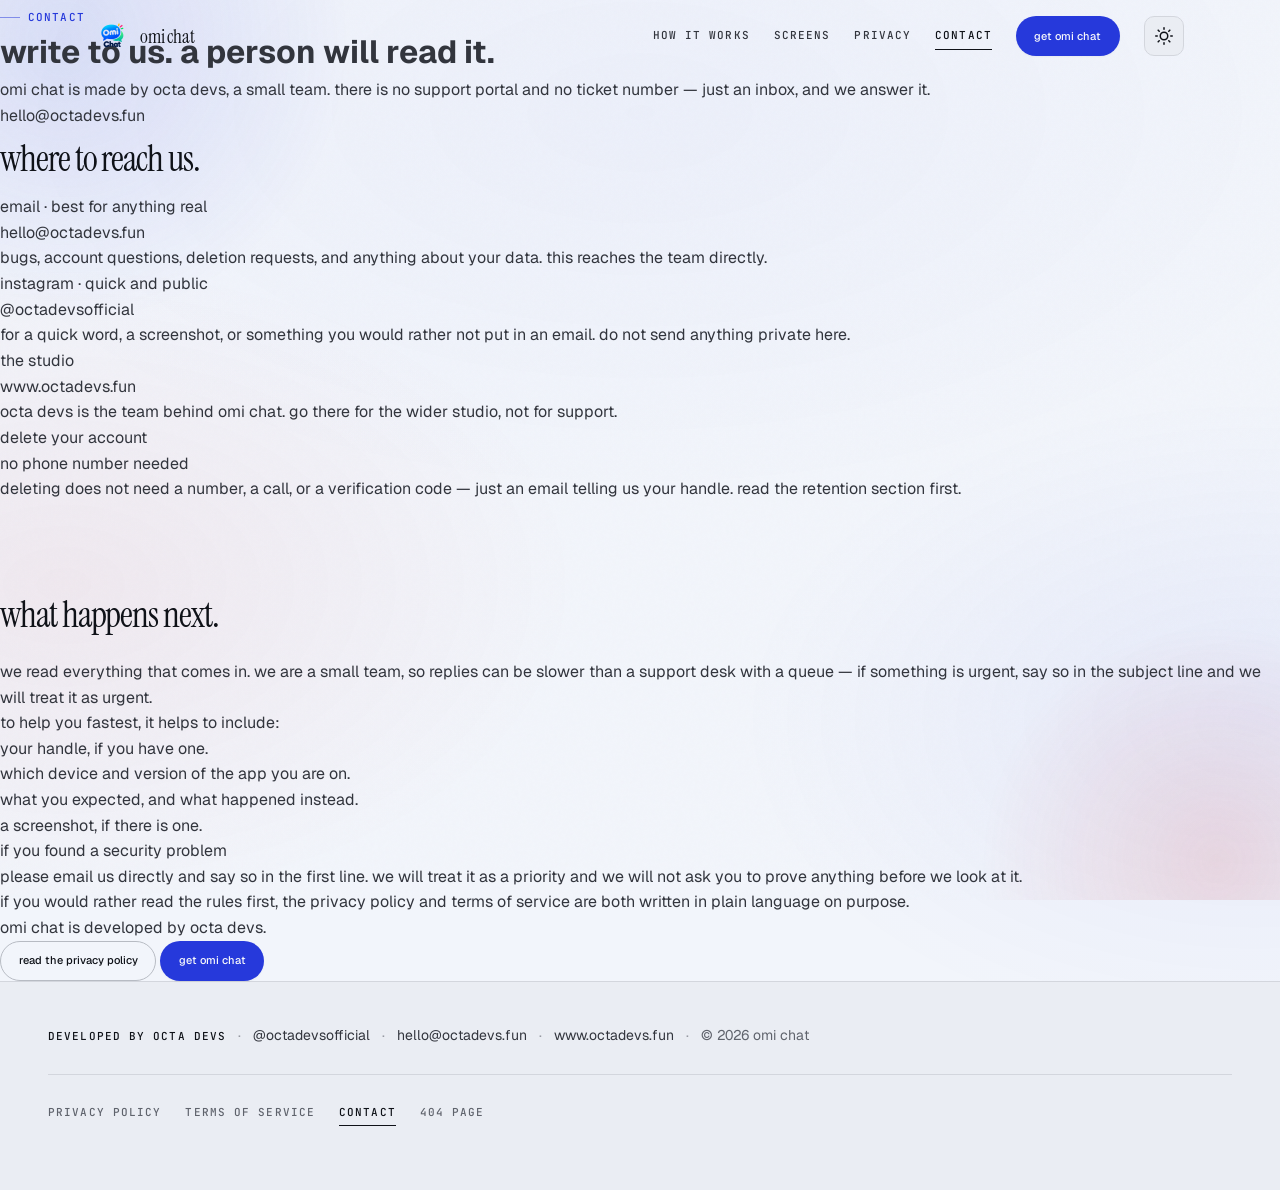
==== commit 1b018f80: "Add Lenis smooth scroll and progressive blur scrim - Vendor lenis 1.1.18 (MIT) as lenis.min.js with " ====
--- a/contact/index.html
+++ b/contact/index.html
@@ -24,6 +24,9 @@
   <div class="bg-noise" aria-hidden="true"></div>
 
   <a class="skip-link" href="#main">Skip to content</a>
+
+  <!-- Progressive blur scrim · sits under the nav, opacity driven by scroll -->
+  <div class="pb-edge" aria-hidden="true"></div>
 
   <header class="nav" id="nav">
     <div class="nav__inner">
@@ -190,6 +193,7 @@
     </div>
   </footer>
 
+  <script src="../lenis.min.js"></script>
   <script src="../main.js"></script>
 </body>
 </html>
--- a/styles.css
+++ b/styles.css
@@ -153,10 +153,21 @@
 
 html {
   overflow-x: clip;
-  scroll-behavior: smooth;
+  /* Lenis drives scrolling itself; native smooth would fight its easing
+     curve and double-ease anchor jumps. Lenis adds .lenis on <html>. */
+  scroll-behavior: auto;
   scroll-padding-top: calc(var(--banner-height) + var(--space-lg));
   -webkit-text-size-adjust: 100%;
 }
+
+/* Lenis: required root hooks */
+html.lenis, html.lenis body { height: auto; }
+.lenis.lenis-smooth { scroll-behavior: auto !important; }
+.lenis.lenis-stopped { overflow: hidden; }
+
+/* lenis.min.js blocked or unavailable: hand scrolling back to the browser
+   so anchor links still ease instead of jumping. */
+html.no-lenis { scroll-behavior: smooth; }
 
 body {
   margin: 0;
@@ -253,6 +264,39 @@
   letter-spacing: -0.01em;
   color: var(--color-ink);
   line-height: 1;
+}
+
+/* ═══ Progressive blur · top edge scrim ═══════════════════
+ * A fixed strip under the nav whose blur and opacity ramp up as the page
+ * scrolls, so content passing beneath the nav reads as frosted glass rather
+ * than colliding with the links. --pb-p (0..1) is written by main.js.
+ * Backing-filter blur is expensive, so the ramp stops once it is fully
+ * opaque and the scrim is skipped entirely for reduced-motion users.
+ */
+.pb-edge {
+  position: fixed;
+  inset: 0 0 auto 0;
+  height: calc(var(--banner-height) + var(--space-2xl));
+  z-index: calc(var(--z-nav) - 1);
+  pointer-events: none;
+  opacity: var(--pb-p, 0);
+  backdrop-filter: blur(calc(var(--pb-p, 0) * 10px));
+  -webkit-backdrop-filter: blur(calc(var(--pb-p, 0) * 10px));
+  background: linear-gradient(
+    to bottom,
+    var(--color-paper) 0%,
+    color-mix(in oklab, var(--color-paper) 72%, transparent) 46%,
+    transparent 100%
+  );
+  will-change: opacity, backdrop-filter;
+}
+/* Cheap geometric approximation for browsers without backdrop-filter:
+   a gradient scrim alone still separates the nav from the content. */
+@supports not ((backdrop-filter: blur(1px)) or (-webkit-backdrop-filter: blur(1px))) {
+  .pb-edge { background: linear-gradient(to bottom, var(--color-paper) 55%, transparent 100%); }
+}
+@media (prefers-reduced-motion: reduce) {
+  .pb-edge { backdrop-filter: none; -webkit-backdrop-filter: none; will-change: opacity; }
 }
 
 /* The logo is a transparent PNG, so no blend mode is needed to drop it into
@@ -1994,6 +2038,7 @@
   .marquee__content { animation: none !important; }
   .bounce-in, .heartbeat, .wiggle { animation: none !important; }
   .counter-up::before { animation: none !important; opacity: 1; transform: none; }
+  .pb-edge { backdrop-filter: none !important; -webkit-backdrop-filter: none !important; }
 }
 
 /* ═══ Reveal failsafe · never leave content invisible ════════
